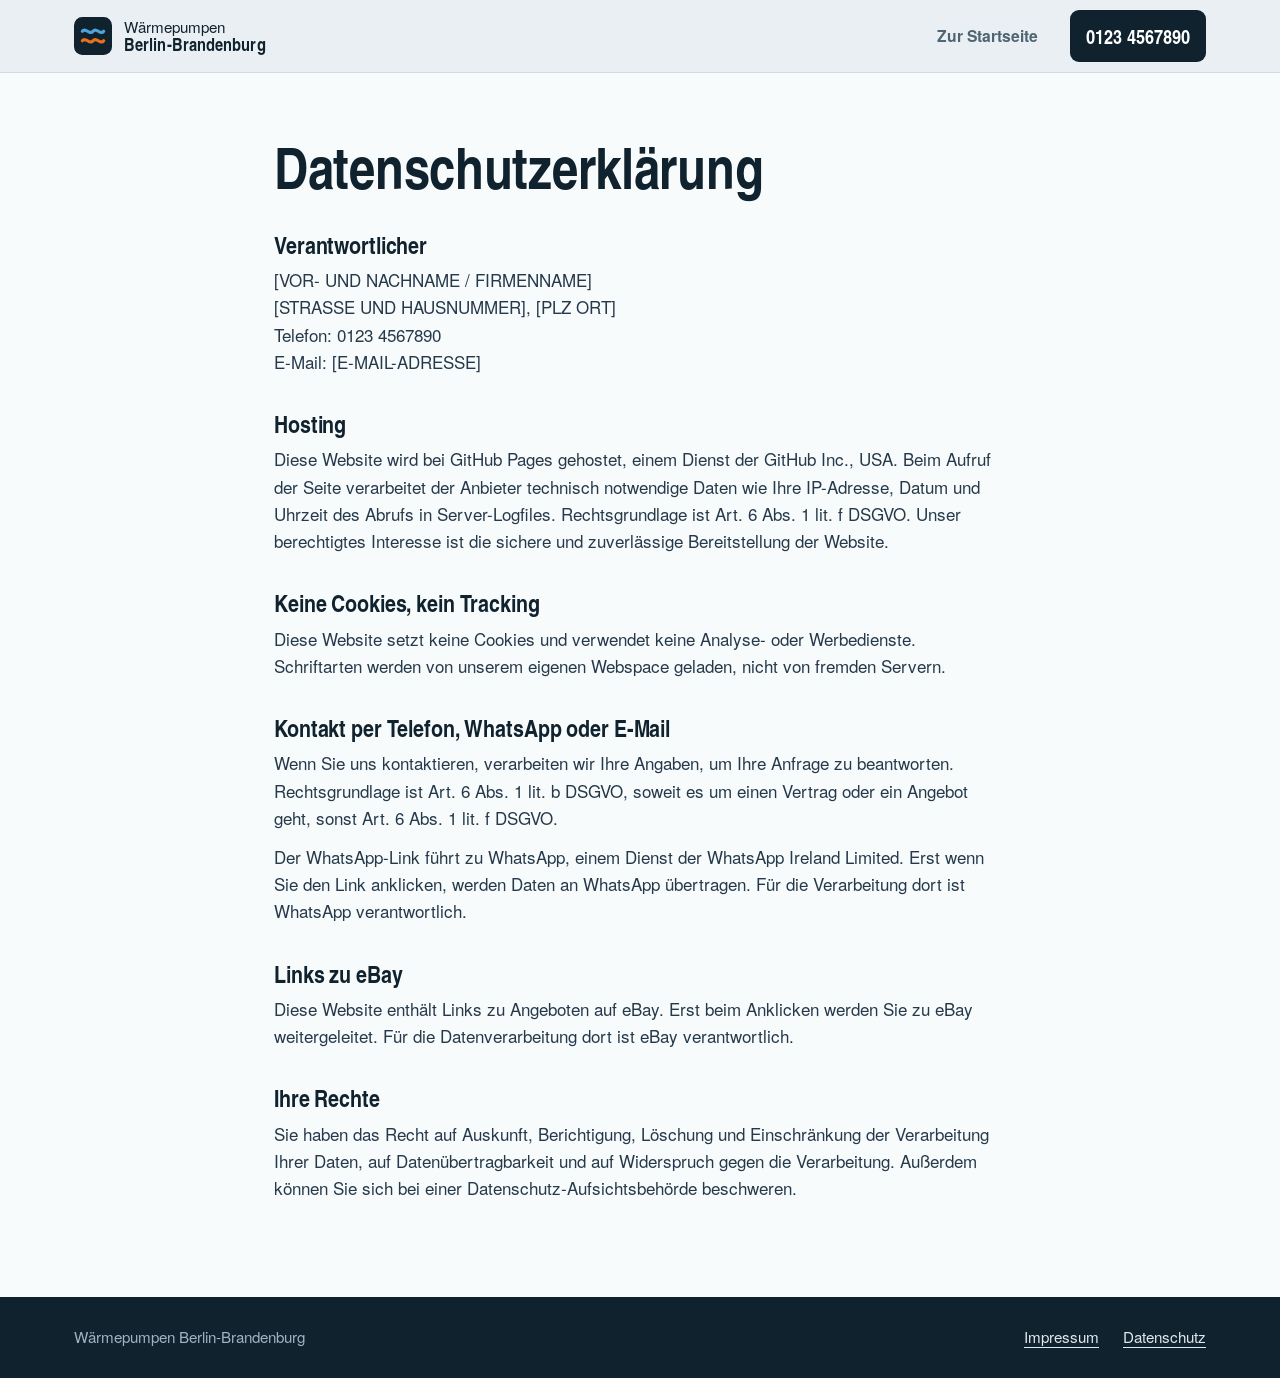
==== datenschutz.html @ e675ed95 "Demo-Website" ====
<!doctype html>
<html lang="de">
<head>
  <meta charset="utf-8">
  <meta name="viewport" content="width=device-width, initial-scale=1">
  <title>Datenschutz – Wärmepumpen Berlin-Brandenburg</title>
  <meta name="robots" content="noindex">
  <link rel="icon" href="favicon.svg" type="image/svg+xml">
  <link rel="stylesheet" href="style.css">
</head>
<body>
<header class="top">
  <div class="wrap top-bar">
    <a class="mark" href="index.html" aria-label="Zur Startseite">
      <svg class="mark-icon" viewBox="0 0 32 32" aria-hidden="true"><rect width="32" height="32" rx="7" fill="#10222e"/><path d="M7 20c3-4 6 4 9 0s6 4 9 0" fill="none" stroke="#e8711c" stroke-width="2.6" stroke-linecap="round"/><path d="M7 12c3-4 6 4 9 0s6 4 9 0" fill="none" stroke="#4fa3d9" stroke-width="2.6" stroke-linecap="round"/></svg>
      <span>Wärmepumpen<br><b>Berlin-Brandenburg</b></span>
    </a>
    <nav class="top-nav" aria-label="Hauptmenü"><a href="index.html">Zur Startseite</a></nav>
    <a class="top-call" href="tel:+491234567890">0123 4567890</a>
  </div>
</header>
<main class="legal">
  <div class="wrap">
    <h1>Datenschutzerklärung</h1>

    <h2>Verantwortlicher</h2>
    <p>[VOR- UND NACHNAME / FIRMENNAME]<br>[STRASSE UND HAUSNUMMER], [PLZ ORT]<br>Telefon: 0123 4567890<br>E-Mail: [E-MAIL-ADRESSE]</p>

    <h2>Hosting</h2>
    <p>Diese Website wird bei GitHub Pages gehostet, einem Dienst der GitHub Inc., USA. Beim Aufruf der Seite verarbeitet der Anbieter technisch notwendige Daten wie Ihre IP-Adresse, Datum und Uhrzeit des Abrufs in Server-Logfiles. Rechtsgrundlage ist Art. 6 Abs. 1 lit. f DSGVO. Unser berechtigtes Interesse ist die sichere und zuverlässige Bereitstellung der Website.</p>

    <h2>Keine Cookies, kein Tracking</h2>
    <p>Diese Website setzt keine Cookies und verwendet keine Analyse- oder Werbedienste. Schriftarten werden von unserem eigenen Webspace geladen, nicht von fremden Servern.</p>

    <h2>Kontakt per Telefon, WhatsApp oder E-Mail</h2>
    <p>Wenn Sie uns kontaktieren, verarbeiten wir Ihre Angaben, um Ihre Anfrage zu beantworten. Rechtsgrundlage ist Art. 6 Abs. 1 lit. b DSGVO, soweit es um einen Vertrag oder ein Angebot geht, sonst Art. 6 Abs. 1 lit. f DSGVO.</p>
    <p>Der WhatsApp-Link führt zu WhatsApp, einem Dienst der WhatsApp Ireland Limited. Erst wenn Sie den Link anklicken, werden Daten an WhatsApp übertragen. Für die Verarbeitung dort ist WhatsApp verantwortlich.</p>

    <h2>Links zu eBay</h2>
    <p>Diese Website enthält Links zu Angeboten auf eBay. Erst beim Anklicken werden Sie zu eBay weitergeleitet. Für die Datenverarbeitung dort ist eBay verantwortlich.</p>

    <h2>Ihre Rechte</h2>
    <p>Sie haben das Recht auf Auskunft, Berichtigung, Löschung und Einschränkung der Verarbeitung Ihrer Daten, auf Datenübertragbarkeit und auf Widerspruch gegen die Verarbeitung. Außerdem können Sie sich bei einer Datenschutz-Aufsichtsbehörde beschweren.</p>
  </div>
</main>
<footer class="foot">
  <div class="wrap foot-bar">
    <p>Wärmepumpen Berlin-Brandenburg</p>
    <nav aria-label="Rechtliches"><a href="impressum.html">Impressum</a><a href="datenschutz.html">Datenschutz</a></nav>
  </div>
</footer>
</body>
</html>
---- style.css ----
/* Fonts: TeX Gyre Heros (GUST Font License), lokal eingebunden – keine externen Server */
@font-face { font-family: "Heros"; src: url("fonts/heros-regular.woff") format("woff"); font-weight: 400; font-display: swap; }
@font-face { font-family: "Heros"; src: url("fonts/heros-bold.woff") format("woff"); font-weight: 700; font-display: swap; }
@font-face { font-family: "Heros Cn"; src: url("fonts/heros-cn-bold.woff") format("woff"); font-weight: 700; font-display: swap; }

:root {
  --frost: #e9eff2;
  --paper: #f8fbfc;
  --ink: #10222e;
  --slate: #4e6472;
  --rule: #cfdbe2;
  --cold: #2f7fb5;
  --heat: #e8711c;
  --heat-ink: #b8530c;
  --wa: #1f8f50;
  --panel: #0c1b25;

  --display: "Heros Cn", "Helvetica Neue", "Arial Narrow", Arial, sans-serif;
  --text: "Heros", "Helvetica Neue", Helvetica, Arial, sans-serif;

  --r-lg: 22px;
  --r-md: 14px;
  --r-sm: 9px;
}

* { box-sizing: border-box; }
[hidden] { display: none !important; }
html { scroll-behavior: smooth; scroll-padding-top: 84px; -webkit-text-size-adjust: 100%; }
@media (prefers-reduced-motion: reduce) { html { scroll-behavior: auto; } }

body {
  margin: 0;
  background: var(--frost);
  color: var(--ink);
  font-family: var(--text);
  font-size: 1.0625rem;
  line-height: 1.6;
  -webkit-font-smoothing: antialiased;
}

h1, h2, h3 { font-family: var(--display); font-weight: 700; line-height: 1.02; margin: 0; letter-spacing: -.005em; }
p { margin: 0; }
a { color: inherit; }
img { max-width: 100%; display: block; }

.wrap { width: 100%; max-width: 1180px; margin: 0 auto; padding: 0 24px; }

:focus-visible { outline: 3px solid var(--cold); outline-offset: 3px; border-radius: 6px; }

.skip {
  position: absolute; left: 12px; top: -60px; z-index: 100;
  background: var(--ink); color: #fff; padding: 10px 14px; border-radius: var(--r-sm);
}
.skip:focus { top: 12px; }

/* ---------- Buttons ---------- */
.btn {
  display: inline-flex; align-items: center; justify-content: center;
  min-height: 52px; padding: 0 24px;
  border-radius: var(--r-sm); border: 2px solid transparent;
  font-family: var(--text); font-weight: 700; font-size: 1rem;
  text-decoration: none; white-space: nowrap;
  transition: background-color .15s, color .15s, border-color .15s;
}
.btn-heat { background: var(--heat); color: #fff; }
.btn-heat:hover { background: var(--heat-ink); }
.btn-line { border-color: var(--ink); color: var(--ink); }
.btn-line:hover { background: var(--ink); color: #fff; }
.btn-quiet { background: var(--frost); color: var(--ink); }
.btn-quiet:hover { background: var(--rule); }
.btn-wa { background: var(--wa); color: #fff; }

.text-link { font-weight: 700; color: var(--cold); text-underline-offset: 4px; }
.text-link:hover { color: var(--ink); }

/* ---------- Header ---------- */
.top {
  position: sticky; top: 0; z-index: 30;
  background: rgba(233, 239, 242, .9);
  backdrop-filter: saturate(1.4) blur(10px);
  -webkit-backdrop-filter: saturate(1.4) blur(10px);
  border-bottom: 1px solid var(--rule);
}
.top-bar { display: flex; align-items: center; gap: 32px; min-height: 72px; }
.mark { display: flex; align-items: center; gap: 12px; text-decoration: none; line-height: 1.05; font-size: .95rem; }
.mark-icon { width: 38px; height: 38px; flex: none; }
.mark b { font-family: var(--display); font-size: 1.12rem; letter-spacing: .005em; }
.top-nav { display: flex; gap: 28px; margin-left: auto; }
.top-nav a { text-decoration: none; font-weight: 700; font-size: .98rem; color: var(--slate); }
.top-nav a:hover { color: var(--ink); }
.top-call {
  display: inline-flex; align-items: center; gap: 8px;
  font-family: var(--display); font-size: 1.25rem; text-decoration: none;
  padding: 10px 16px; border-radius: var(--r-sm); background: var(--ink); color: #fff;
}
.top-call svg { width: 18px; height: 18px; color: var(--heat); }
.top-call:hover { background: #1b3646; }

/* ---------- Hero ---------- */
.hero { padding: 64px 0 88px; }
.hero-grid { display: grid; grid-template-columns: 1fr 1.02fr; gap: 56px; align-items: center; }
.hero h1 { font-size: clamp(2.6rem, 5.6vw, 4.9rem); max-width: 12ch; }
.hero-lead { margin-top: 26px; font-size: 1.22rem; line-height: 1.55; color: var(--slate); max-width: 34em; }
.hero-actions { display: flex; flex-wrap: wrap; gap: 12px; margin-top: 34px; }
.facts { list-style: none; padding: 0; margin: 40px 0 0; display: flex; flex-wrap: wrap; gap: 10px 28px; }
.facts li { display: flex; align-items: center; gap: 9px; font-weight: 700; font-size: .98rem; }
.facts svg { width: 22px; height: 22px; color: var(--cold); }

.thermal { margin: 0; }
.thermal svg { width: 100%; height: auto; display: block; border-radius: var(--r-lg); box-shadow: 0 30px 60px -30px rgba(16, 34, 46, .55); }
.thermal figcaption { margin-top: 14px; font-size: .92rem; color: var(--slate); max-width: 46em; }

/* thermal animation */
.air circle { fill: #4fa3d9; }
.air-row { animation: drift 3.3s linear infinite; animation-delay: var(--d); opacity: 0; }
@keyframes drift {
  0% { transform: translateX(28px); opacity: 0; }
  20% { opacity: 1; }
  80% { opacity: 1; }
  100% { transform: translateX(118px); opacity: 0; }
}
.fan { transform-origin: 195px 213px; animation: spin 2.4s linear infinite; }
@keyframes spin { to { transform: rotate(360deg); } }
.flow { animation: flow 1.1s linear infinite; }
@keyframes flow { to { stroke-dashoffset: -22; } }
.steam path { animation: rise 2.6s ease-in-out infinite; }
.steam path:nth-child(2) { animation-delay: -.9s; }
.steam path:nth-child(3) { animation-delay: -1.7s; }
@keyframes rise {
  0% { transform: translateY(6px); opacity: 0; }
  40% { opacity: 1; }
  100% { transform: translateY(-10px); opacity: 0; }
}
@media (prefers-reduced-motion: reduce) {
  .air-row, .fan, .flow, .steam path { animation: none; }
  .air-row { opacity: 1; transform: translateX(60px); }
}

/* ---------- Blocks ---------- */
.block { padding: 96px 0; background: var(--paper); }
.block-tint { background: var(--frost); }
.block-head { display: flex; flex-wrap: wrap; align-items: baseline; justify-content: space-between; gap: 12px 40px; margin-bottom: 44px; }
.block-head h2 { font-size: clamp(2.2rem, 4.6vw, 3.6rem); }
.block-head p { color: var(--slate); max-width: 30em; }

/* ---------- Products ---------- */
.products { display: grid; grid-template-columns: 1fr 1fr; gap: 24px; }
.product {
  display: flex; flex-direction: column;
  background: #fff; border: 1px solid var(--rule); border-radius: var(--r-lg); overflow: hidden;
}
.product-wide { grid-column: 1 / -1; flex-direction: row; }
.product-wide .product-photo { flex: 1.1; aspect-ratio: auto; min-height: 420px; }
.product-wide .plate { flex: 1; border-left: 1px solid var(--rule); }

.product-photo {
  position: relative; aspect-ratio: 4 / 3;
  background:
    radial-gradient(circle at 50% 60%, #ffffff 0, #eef3f6 70%);
  display: grid; place-items: center; padding: 28px;
}
.product-photo img { width: 100%; height: 100%; object-fit: contain; mix-blend-mode: multiply; }

/* Typenschild (rating plate) */
.plate { padding: 32px; display: flex; flex-direction: column; flex: 1; }
.plate-kind { font-size: .92rem; font-weight: 700; color: var(--cold); }
.plate h3 { font-size: clamp(1.7rem, 2.6vw, 2.2rem); margin-top: 6px; }
.specs {
  margin: 22px 0 0; display: grid; grid-template-columns: 1fr 1fr;
  border: 2px solid var(--ink); border-radius: var(--r-sm); overflow: hidden;
  background: var(--paper);
}
.specs > div { padding: 12px 16px; border-bottom: 1px solid var(--rule); }
.specs > div:nth-child(odd):not(.span) { border-right: 1px solid var(--rule); }
.specs > div.span { grid-column: 1 / -1; }
.specs > div:last-child, .specs > div:nth-last-child(2):nth-child(odd):not(.span) { border-bottom: 0; }
.specs dt { font-size: .82rem; color: var(--slate); }
.specs dd { margin: 2px 0 0; font-family: var(--display); font-size: 1.32rem; line-height: 1.15; font-variant-numeric: tabular-nums; }
.plate-note { margin-top: 18px; color: var(--slate); font-size: .98rem; }
.plate-actions { margin-top: auto; padding-top: 26px; display: flex; flex-wrap: wrap; align-items: center; gap: 10px 14px; }

.sizes { margin-top: 18px; display: inline-flex; padding: 4px; gap: 4px; background: var(--frost); border-radius: 12px; align-self: flex-start; }
.sizes button {
  font: 700 1.05rem/1 var(--display); letter-spacing: .01em;
  border: 0; border-radius: var(--r-sm); padding: 12px 20px; cursor: pointer;
  background: transparent; color: var(--slate);
}
.sizes button[aria-checked="true"] { background: var(--ink); color: #fff; }
.sizes button:not([aria-checked="true"]):hover { color: var(--ink); }

/* ---------- Why ---------- */
.why { background: var(--ink); color: #e3ecf1; padding: 88px 0; position: relative; overflow: hidden; }
.why::before {
  content: ""; position: absolute; left: 0; right: 0; top: 0; height: 6px;
  background: linear-gradient(90deg, #1d4e89, #4fa3d9 30%, #f2b33d 62%, #e8471c);
}
.why-grid { display: grid; grid-template-columns: 1fr 1fr; gap: 56px; align-items: start; }
.why h2 { font-size: clamp(2.3rem, 4.8vw, 3.8rem); color: #fff; max-width: 13ch; }
.why p { font-size: 1.15rem; line-height: 1.65; max-width: 32em; }
.why p + p { margin-top: 16px; }

/* ---------- Steps ---------- */
.steps { list-style: none; margin: 0; padding: 0; display: grid; grid-template-columns: repeat(3, 1fr); gap: 0; position: relative; }
.steps::before {
  content: ""; position: absolute; left: 28px; right: 28px; top: 27px; height: 3px; border-radius: 2px;
  background: linear-gradient(90deg, #4fa3d9, #f2b33d 60%, #e8711c);
}
.steps li { position: relative; padding-right: 32px; }
.step-no {
  position: relative; display: grid; place-items: center;
  width: 58px; height: 58px; border-radius: 50%;
  background: var(--paper); border: 3px solid var(--ink);
  font: 700 1.6rem/1 var(--display);
}
.steps li:nth-child(1) .step-no { border-color: #4fa3d9; }
.steps li:nth-child(2) .step-no { border-color: #f2b33d; }
.steps li:nth-child(3) .step-no { border-color: var(--heat); }
.steps h3 { font-size: 1.6rem; margin-top: 22px; }
.steps p { margin-top: 10px; color: var(--slate); max-width: 22em; }

/* ---------- FAQ ---------- */
.faq-grid { display: grid; grid-template-columns: .8fr 1.2fr; gap: 56px; align-items: start; }
.faq-grid .block-head { flex-direction: column; margin-bottom: 0; }
.faq { border-top: 2px solid var(--ink); }
.faq details { border-bottom: 1px solid var(--rule); }
.faq summary {
  list-style: none; cursor: pointer;
  display: flex; justify-content: space-between; align-items: center; gap: 16px;
  padding: 22px 0; font-weight: 700; font-size: 1.12rem;
}
.faq summary::-webkit-details-marker { display: none; }
.faq summary::after {
  content: ""; flex: none; width: 14px; height: 14px;
  border-right: 2.5px solid var(--ink); border-bottom: 2.5px solid var(--ink);
  transform: translateY(-4px) rotate(45deg); transition: transform .2s;
}
.faq details[open] summary::after { transform: translateY(3px) rotate(-135deg); }
.faq details p { padding: 0 40px 24px 0; color: var(--slate); max-width: 40em; }

/* ---------- Contact ---------- */
.contact { background: var(--paper); padding: 96px 0; border-top: 1px solid var(--rule); }
.contact-grid { display: grid; grid-template-columns: 1fr auto; gap: 40px 64px; align-items: end; }
.contact h2 { font-size: clamp(2.3rem, 4.8vw, 3.8rem); max-width: 12ch; }
.contact-grid > div > p { margin-top: 16px; color: var(--slate); max-width: 30em; }
.big-number {
  display: block; font-family: var(--display); font-weight: 700;
  font-size: clamp(2.6rem, 6vw, 4.6rem); line-height: 1; text-decoration: none; color: var(--ink);
  font-variant-numeric: tabular-nums; white-space: nowrap;
}
.big-number:hover { color: var(--heat-ink); }
.contact-buttons { display: flex; flex-wrap: wrap; gap: 12px; margin-top: 22px; }

/* ---------- Footer ---------- */
.foot { background: var(--ink); color: #9fb3c0; font-size: .95rem; }
.foot-bar { display: flex; flex-wrap: wrap; justify-content: space-between; gap: 12px 24px; padding-top: 28px; padding-bottom: 28px; }
.foot nav { display: flex; gap: 24px; }
.foot a { color: #dfe8ee; text-underline-offset: 4px; }

/* ---------- Mobile dock ---------- */
.dock { display: none; }

/* ---------- Legal pages ---------- */
.legal { background: var(--paper); padding: 64px 0 96px; }
.legal .wrap { max-width: 780px; }
.legal h1 { font-size: clamp(2.4rem, 5vw, 3.6rem); margin-bottom: 28px; }
.legal h2 { font-size: 1.5rem; margin: 36px 0 10px; }
.legal p { color: #26394a; }
.legal p + p { margin-top: 12px; }

/* ---------- Responsive ---------- */
@media (max-width: 980px) {
  .hero-grid, .why-grid, .faq-grid { grid-template-columns: 1fr; gap: 40px; }
  .hero h1 { max-width: 13ch; }
  .product-wide { flex-direction: column; }
  .product-wide .product-photo { min-height: 0; aspect-ratio: 4 / 3; }
  .product-wide .plate { border-left: 0; border-top: 1px solid var(--rule); }
  .contact-grid { grid-template-columns: 1fr; align-items: start; }
}

@media (max-width: 760px) {
  body { padding-bottom: 80px; font-size: 1rem; }
  .wrap { padding: 0 16px; }
  .top-bar { min-height: 64px; gap: 12px; }
  .top-nav { display: none; }
  .top-call { margin-left: auto; font-size: 1.05rem; padding: 9px 12px; }
  .mark span { display: none; }
  .hero { padding: 36px 0 56px; }
  .hero-lead { font-size: 1.08rem; }
  .hero-actions .btn { flex: 1 1 100%; }
  .products { grid-template-columns: 1fr; }
  .plate { padding: 22px; }
  .block, .contact { padding: 64px 0; }
  .why { padding: 64px 0; }
  .steps { grid-template-columns: 1fr; gap: 28px; }
  .steps::before { left: 27px; right: auto; top: 28px; bottom: 28px; width: 3px; height: auto;
    background: linear-gradient(180deg, #4fa3d9, #f2b33d 60%, #e8711c); }
  .steps li { padding: 0 0 0 80px; min-height: 58px; }
  .step-no { position: absolute; left: 0; top: 0; }
  .steps h3 { margin-top: 12px; font-size: 1.45rem; }
  .faq details p { padding-right: 0; }
  .contact-buttons .btn { flex: 1 1 100%; }
  .dock {
    display: flex; gap: 10px; position: fixed; left: 0; right: 0; bottom: 0; z-index: 40;
    padding: 10px 12px calc(10px + env(safe-area-inset-bottom));
    background: rgba(248, 251, 252, .94); backdrop-filter: blur(10px); -webkit-backdrop-filter: blur(10px);
    border-top: 1px solid var(--rule);
  }
  .dock .btn { flex: 1; }
}

/* Foto fehlt */
.product-photo.no-photo img { visibility: hidden; }
.product-photo.no-photo::after {
  content: "Foto folgt"; position: absolute; inset: 0; display: grid; place-items: center;
  color: var(--slate); font-weight: 700; font-size: .95rem;
  background:
    repeating-linear-gradient(135deg, transparent 0 14px, rgba(16,34,46,.04) 14px 28px),
    radial-gradient(circle at 50% 60%, #ffffff 0, #eef3f6 70%);
}
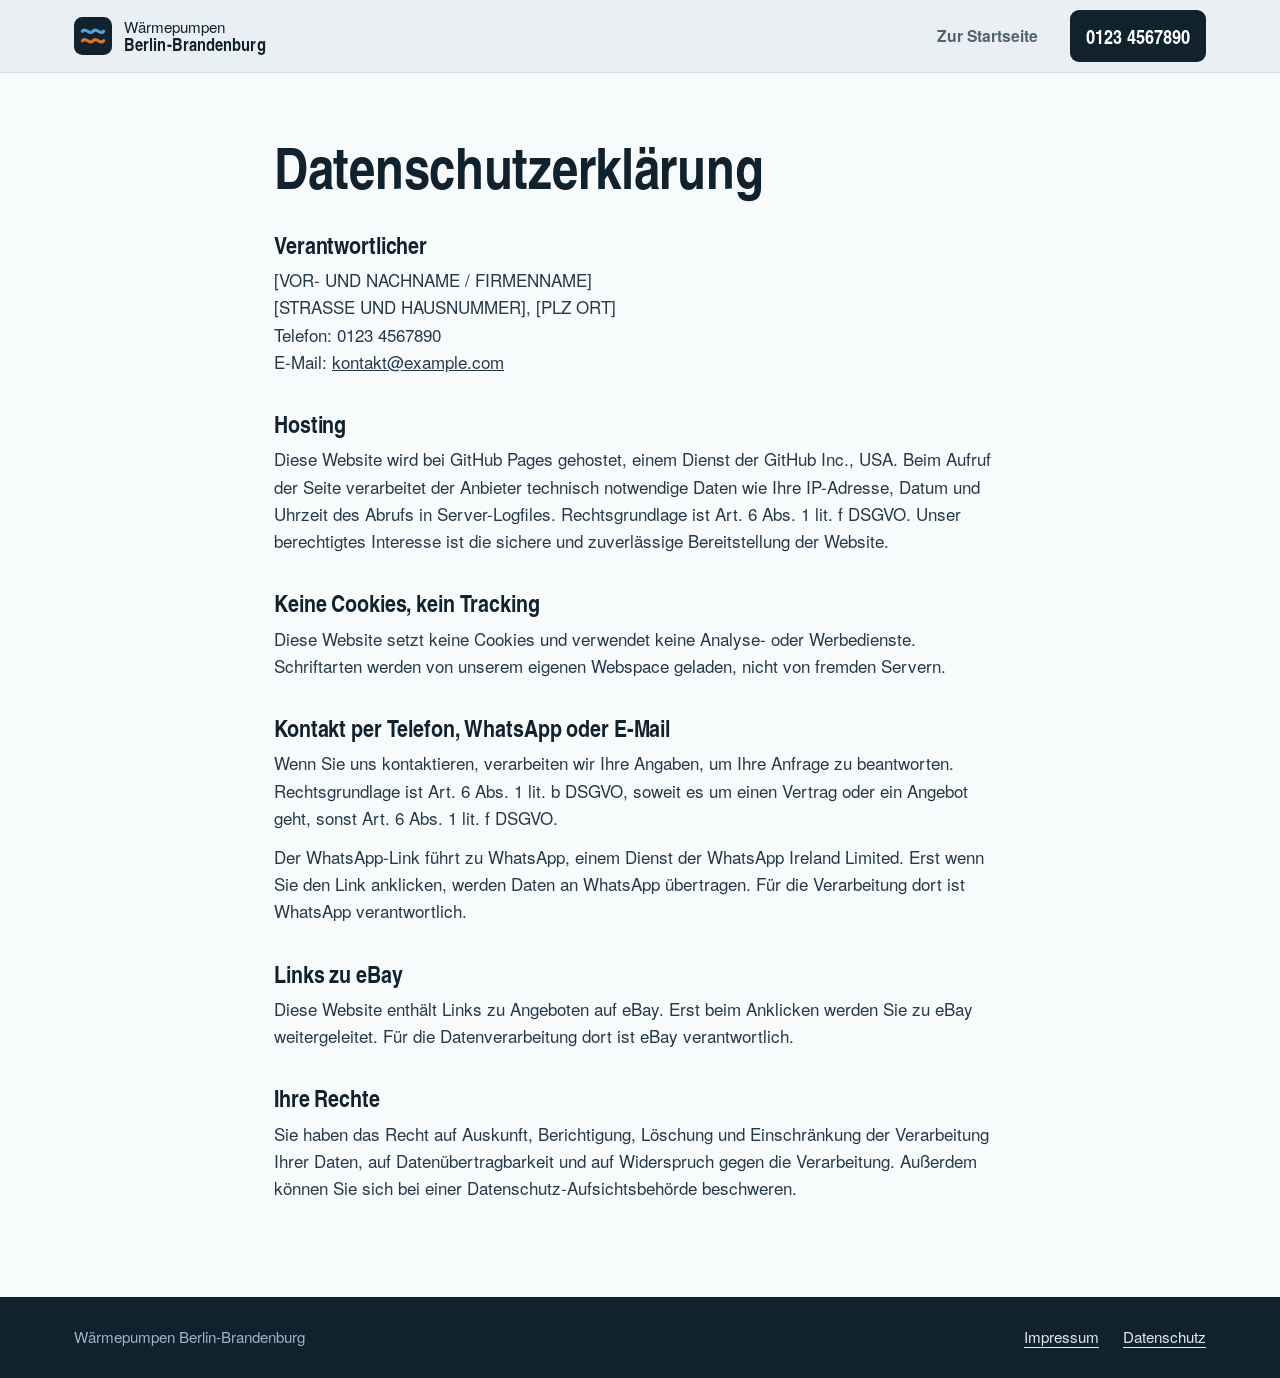
==== commit acd046c1: "E-Mail-Kontakt" ====
--- a/datenschutz.html
+++ b/datenschutz.html
@@ -24,7 +24,7 @@
     <h1>Datenschutzerklärung</h1>
 
     <h2>Verantwortlicher</h2>
-    <p>[VOR- UND NACHNAME / FIRMENNAME]<br>[STRASSE UND HAUSNUMMER], [PLZ ORT]<br>Telefon: 0123 4567890<br>E-Mail: [E-MAIL-ADRESSE]</p>
+    <p>[VOR- UND NACHNAME / FIRMENNAME]<br>[STRASSE UND HAUSNUMMER], [PLZ ORT]<br>Telefon: 0123 4567890<br>E-Mail: <a href="mailto:kontakt@example.com">kontakt@example.com</a></p>
 
     <h2>Hosting</h2>
     <p>Diese Website wird bei GitHub Pages gehostet, einem Dienst der GitHub Inc., USA. Beim Aufruf der Seite verarbeitet der Anbieter technisch notwendige Daten wie Ihre IP-Adresse, Datum und Uhrzeit des Abrufs in Server-Logfiles. Rechtsgrundlage ist Art. 6 Abs. 1 lit. f DSGVO. Unser berechtigtes Interesse ist die sichere und zuverlässige Bereitstellung der Website.</p>
--- a/style.css
+++ b/style.css
@@ -160,6 +160,7 @@
   display: grid; place-items: center; padding: 28px;
 }
 .product-photo img { width: 100%; height: 100%; object-fit: contain; mix-blend-mode: multiply; }
+.product-photo:not(.gallery) img { position: absolute; inset: 28px; width: calc(100% - 56px); height: calc(100% - 56px); }
 
 /* Typenschild (rating plate) */
 .plate { padding: 32px; display: flex; flex-direction: column; flex: 1; }
@@ -317,3 +318,142 @@
     repeating-linear-gradient(135deg, transparent 0 14px, rgba(16,34,46,.04) 14px 28px),
     radial-gradient(circle at 50% 60%, #ffffff 0, #eef3f6 70%);
 }
+
+/* ---------- Bildergalerie ---------- */
+.product-photo.gallery { padding: 0; display: block; overflow: hidden; }
+.gal-track {
+  position: absolute; inset: 0;
+  display: flex; overflow-x: auto; overflow-y: hidden;
+  scroll-snap-type: x mandatory; scroll-behavior: smooth;
+  overscroll-behavior-x: contain; scrollbar-width: none;
+}
+.gal-track::-webkit-scrollbar { display: none; }
+.gal-track:focus-visible { outline-offset: -4px; }
+.slide {
+  position: relative; flex: 0 0 100%; height: 100%; margin: 0;
+  scroll-snap-align: start; scroll-snap-stop: always; cursor: zoom-in;
+}
+/* Bild absolut im Rahmen: verhindert, dass hohe Fotos auf iPhone/Safari herausragen */
+.slide img {
+  position: absolute; left: 28px; top: 28px;
+  width: calc(100% - 56px); height: calc(100% - 72px);
+  object-fit: contain; mix-blend-mode: multiply;
+}
+.slide.failed { display: none; }
+
+.gal-btn, .gal-zoom {
+  position: absolute; z-index: 2;
+  display: grid; place-items: center;
+  border: 1px solid var(--rule); background: rgba(255, 255, 255, .92); color: var(--ink);
+  cursor: pointer; transition: background-color .15s, opacity .15s;
+}
+.gal-btn { top: 50%; width: 46px; height: 46px; margin-top: -23px; border-radius: 50%; }
+.gal-btn svg, .gal-zoom svg { width: 22px; height: 22px; }
+.gal-prev { left: 14px; }
+.gal-next { right: 14px; }
+.gal-btn:hover, .gal-zoom:hover { background: #fff; border-color: var(--ink); }
+.gal-btn[disabled] { opacity: 0; pointer-events: none; }
+.gal-zoom { top: 14px; right: 14px; width: 40px; height: 40px; border-radius: 10px; }
+.gal-count {
+  position: absolute; z-index: 2; top: 14px; left: 14px;
+  padding: 5px 10px; border-radius: 999px;
+  background: var(--ink); color: #fff; font: 700 .9rem/1 var(--display); font-variant-numeric: tabular-nums;
+}
+.gal-dots { position: absolute; z-index: 2; left: 0; right: 0; bottom: 16px; display: flex; justify-content: center; gap: 7px; }
+.gal-dots span { width: 7px; height: 7px; border-radius: 50%; background: var(--rule); transition: background-color .2s, width .2s; }
+.gal-dots span.on { width: 20px; border-radius: 4px; background: var(--ink); }
+.gallery.single .gal-btn, .gallery.single .gal-dots, .gallery.single .gal-count { display: none; }
+.gallery.single .slide img { height: calc(100% - 56px); }
+
+@media (hover: hover) {
+  .gallery .gal-btn { opacity: 0; }
+  .gallery:hover .gal-btn:not([disabled]), .gallery:focus-within .gal-btn:not([disabled]) { opacity: 1; }
+}
+
+/* ---------- Großansicht ---------- */
+.lightbox {
+  width: 100vw; height: 100dvh; max-width: none; max-height: none;
+  margin: 0; padding: 0; border: 0; background: #f4f7f9; color: var(--ink);
+}
+.lightbox::backdrop { background: rgba(12, 27, 37, .85); }
+.lb-track {
+  height: 100%; display: flex; overflow-x: auto;
+  scroll-snap-type: x mandatory; scrollbar-width: none; overscroll-behavior: contain;
+}
+.lb-track::-webkit-scrollbar { display: none; }
+.lb-track figure { position: relative; flex: 0 0 100%; height: 100%; margin: 0; scroll-snap-align: start; }
+.lb-track img {
+  position: absolute; left: 72px; top: 72px;
+  width: calc(100% - 144px); height: calc(100% - 136px);
+  object-fit: contain; mix-blend-mode: multiply;
+}
+.lb-count {
+  position: absolute; top: 22px; left: 50%; transform: translateX(-50%);
+  font: 700 1.1rem/1 var(--display); font-variant-numeric: tabular-nums;
+}
+.lb-btn {
+  position: absolute; display: grid; place-items: center;
+  width: 52px; height: 52px; border-radius: 50%;
+  border: 1px solid var(--rule); background: #fff; color: var(--ink); cursor: pointer;
+}
+.lb-btn svg { width: 24px; height: 24px; }
+.lb-btn:hover { border-color: var(--ink); }
+.lb-btn[disabled] { opacity: .25; pointer-events: none; }
+.lb-close { top: 12px; right: 12px; }
+.lb-prev, .lb-next { top: 50%; margin-top: -26px; }
+.lb-prev { left: 16px; }
+.lb-next { right: 16px; }
+
+@media (max-width: 760px) {
+  .slide img { left: 16px; top: 16px; width: calc(100% - 32px); height: calc(100% - 52px); }
+  .gallery.single .slide img { height: calc(100% - 32px); }
+  .lb-track img { left: 12px; top: 64px; width: calc(100% - 24px); height: calc(100% - 148px); }
+  .lb-prev, .lb-next { top: auto; bottom: 18px; margin-top: 0; }
+  .lb-prev { left: calc(50% - 64px); }
+  .lb-next { right: calc(50% - 64px); }
+}
+
+@media (prefers-reduced-motion: reduce) {
+  .gal-track { scroll-behavior: auto; }
+}
+
+/* Zeichnung, solange kein echtes Foto vorhanden ist */
+.product-photo.illustration { display: grid; place-items: center; }
+.product-photo.illustration svg { width: 72%; max-width: 360px; height: auto; }
+.illu-note {
+  position: absolute; left: 14px; top: 14px;
+  padding: 5px 10px; border-radius: 999px;
+  background: #fff; border: 1px solid var(--rule); color: var(--slate);
+  font-size: .82rem; font-weight: 700;
+}
+
+/* Handy: höherer Bildrahmen, damit hochformatige Grafiken groß und lesbar sind */
+@media (max-width: 760px) {
+  .product .product-photo.gallery, .product-wide .product-photo.gallery { aspect-ratio: 4 / 5; }
+  .slide img { left: 8px; top: 8px; width: calc(100% - 16px); height: calc(100% - 40px); }
+  .gallery.single .slide img { height: calc(100% - 16px); }
+}
+
+/* Handy: keine Knöpfe über dem Foto – wischen, antippen öffnet Großansicht */
+@media (max-width: 760px) {
+  .gallery .gal-btn, .gallery .gal-zoom { display: none; }
+  .gallery .gal-count {
+    top: auto; bottom: 9px; left: 12px; padding: 0;
+    background: none; color: var(--slate); font-size: .85rem;
+  }
+}
+
+/* Preis mit Einbau */
+.price {
+  margin-top: 16px; padding: 14px 16px;
+  border-radius: var(--r-sm); background: #fff4e8; border: 1px solid #f4c79f;
+}
+.price-main { font-size: 1.02rem; }
+.price-main strong { font-family: var(--display); font-size: 1.7rem; color: var(--heat-ink); margin: 0 2px; }
+.price-main span { color: var(--slate); font-size: .9rem; white-space: nowrap; }
+.price-note { margin-top: 4px; font-size: .88rem; color: var(--slate); }
+
+/* E-Mail */
+.contact-mail { margin-top: 16px; color: var(--slate); }
+.contact-mail a { color: var(--ink); font-weight: 700; text-underline-offset: 4px; }
+.price-note .text-link { font-weight: 700; }
